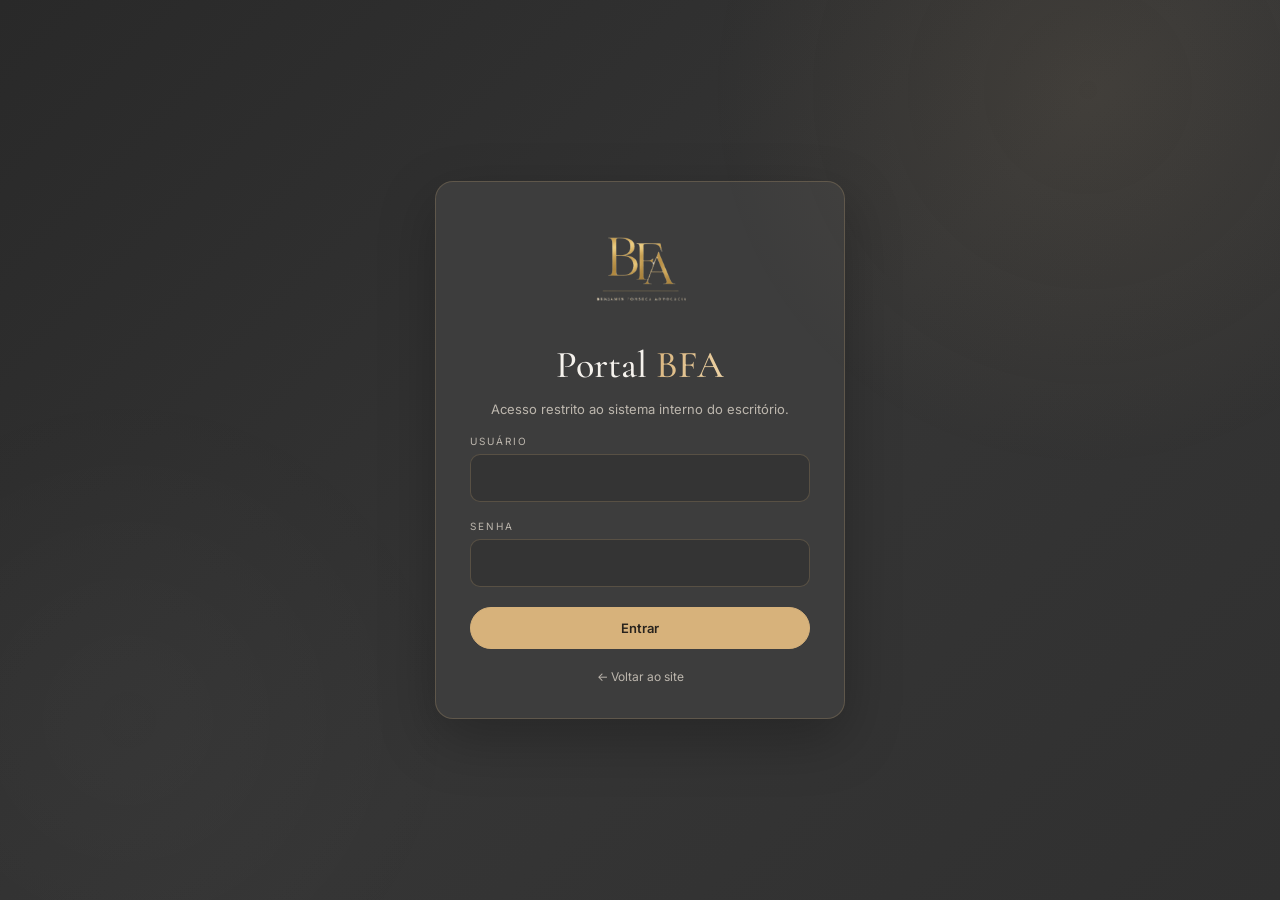
==== portal.html @ 69c8e761 "UPDATE" ====
<!doctype html>
<html lang="pt-BR">
<head>
<meta charset="utf-8">
<meta name="viewport" content="width=device-width,initial-scale=1">
<title>Portal BFA</title>
<link rel="icon" href="assets/favicon.png">
<link rel="stylesheet" href="styles.css">

<style>
/* O card de Agendamentos usa o mesmo comportamento visual dos demais cards. */
.management-grid .management-card {
    text-align: left;
    font: inherit;
    cursor: pointer;
}

/* ============================= */
/* DESTAQUE — TJPB               */
/* ============================= */

.tribunal.tjpb-featured {
    order: -999;
    border-color: rgba(212,175,55,.85);
    box-shadow: 0 0 0 1px rgba(212,175,55,.18), 0 10px 30px rgba(0,0,0,.18);
    position: relative;
}

.tribunal.tjpb-featured::before {
    content: 'PRINCIPAL';
    position: absolute;
    top: 10px;
    right: 12px;
    font-size: 9px;
    letter-spacing: .14em;
    font-weight: 700;
    color: #d4af37;
    opacity: .95;
}

.tribunal.tjpb-featured .sigla {
    color: #d4af37;
    font-weight: 800;
}

/* ============================= */
/* MODAL — AGENDAMENTOS          */
/* ============================= */

.agenda-modal {
    display: none;
    position: fixed;
    inset: 0;
    z-index: 9999;
    background: rgba(0,0,0,.78);
    backdrop-filter: blur(5px);
    align-items: center;
    justify-content: center;
    padding: 24px;
}

.agenda-modal.active {
    display: flex;
}

.agenda-modal-box {
    width: min(1100px, 96vw);
    height: min(760px, 92vh);
    background: #111;
    border: 1px solid rgba(212,175,55,.35);
    border-radius: 18px;
    box-shadow: 0 25px 80px rgba(0,0,0,.55);
    overflow: hidden;
    display: flex;
    flex-direction: column;
}

.agenda-modal-header {
    min-height: 68px;
    display: flex;
    align-items: center;
    justify-content: space-between;
    gap: 16px;
    padding: 14px 20px;
    border-bottom: 1px solid rgba(255,255,255,.08);
}

.agenda-modal-title {
    display: flex;
    align-items: center;
    gap: 12px;
}

.agenda-modal-title .agenda-icon {
    width: 42px;
    height: 42px;
    border-radius: 10px;
    display: grid;
    place-items: center;
    background: rgba(66,133,244,.12);
    color: #4285f4;
    font-size: 22px;
}

.agenda-modal-title h3 {
    margin: 0;
    font-size: 19px;
}

.agenda-modal-title p {
    margin: 3px 0 0;
    opacity: .65;
    font-size: 12px;
}

.agenda-close {
    border: 0;
    background: transparent;
    color: inherit;
    font-size: 30px;
    line-height: 1;
    cursor: pointer;
    opacity: .75;
    padding: 4px 8px;
}

.agenda-close:hover {
    opacity: 1;
}

.agenda-modal-content {
    flex: 1;
    min-height: 0;
    background: #fff;
}

.agenda-modal-content iframe {
    width: 100%;
    height: 100%;
    border: 0;
}

.agenda-modal-footer {
    padding: 10px 16px;
    display: flex;
    justify-content: flex-end;
    border-top: 1px solid rgba(255,255,255,.08);
    background: #111;
}

.agenda-open {
    display: inline-flex;
    align-items: center;
    gap: 7px;
    text-decoration: none;
    color: #111;
    background: #d4af37;
    padding: 9px 14px;
    border-radius: 8px;
    font-weight: 600;
    font-size: 13px;
}

@media (max-width: 700px) {
    .agenda-modal {
        padding: 10px;
    }

    .agenda-modal-box {
        width: 100%;
        height: 94vh;
        border-radius: 12px;
    }
}
</style>

</head>

<body>

<div id="login" class="login">
    <div class="panel login-box">
        <img src="assets/bfa-logo.png" alt="Benjamin Fonseca Advocacia">
        <h1>Portal <span class="text-gold">BFA</span></h1>
        <p>Acesso restrito ao sistema interno do escritório.</p>

        <form id="loginForm">
            <div class="field">
                <label>Usuário</label>
                <input id="user" autocomplete="username" required>
            </div>

            <div class="field">
                <label>Senha</label>
                <input id="pass" type="password" autocomplete="current-password" required>
            </div>

            <div id="loginError" class="login-error">
                Usuário ou senha inválidos.
            </div>

            <button class="btn primary" type="submit">
                Entrar
            </button>
        </form>

        <a class="back" href="index.html">← Voltar ao site</a>
    </div>
</div>


<div id="portal" class="portal-shell">

<header class="portal-header">
    <div class="container portal-top">

        <div class="portal-brand">
            <img src="assets/bfa-logo.png" alt="Benjamin Fonseca Advocacia">
        </div>

        <div>
            <div id="clock" class="clock"></div>

            <div class="portal-nav">
                <a href="index.html">Site</a>
                <button id="logout" class="logout">Sair</button>
            </div>
        </div>

    </div>
</header>


<main class="container portal-main">

<section class="portal-hero">
    <div class="eyebrow">Sistema do escritório</div>

    <h1>Sistema Benjamin Fonseca Advocacia</h1>

    <p>
        Acesse as ferramentas de gestão, produtividade e pesquisa de tribunais.
    </p>
</section>


<!-- ============================= -->
<!-- FERRAMENTAS DE GESTÃO -->
<!-- ============================= -->

<section class="section">

    <div class="section-head">

        <h2>
            Ferramentas
            <span class="text-gold">de gestão</span>
        </h2>

        <div class="section-sub">
            Sistemas e arquivos utilizados pelo escritório
        </div>

    </div>


    <div class="management-grid">


        <!-- GOOGLE AGENDA / AGENDAMENTOS -->
        <a
            class="management-card"
            href="#agendamentos"
            id="openAgenda">

            <img
                class="system-logo"
                src="https://cdn.simpleicons.org/googlecalendar"
                alt="Google Agenda">

            <div>
                <h3>Agendamentos</h3>
                <p>Google Agenda do escritório</p>
            </div>

        </a>




<!-- EXCEL -->
<a
    class="management-card"
    href="https://1drv.ms/x/c/93756953ee8dced2/IQAkStcqR552R51bCxHXMVUbAYtG5iJ_HNL_u6tC2IlXx70?e=N7SrSQ"
    target="_blank">

    <img
        class="system-logo"
        src="https://img.icons8.com/color/96/microsoft-excel-2019--v1.png"
        alt="Microsoft Excel">

    <div>
        <h3>Gestão de Movimentações</h3>
        <p>Planilha operacional do escritório</p>
    </div>

</a>

        
        

        <a
            class="management-card"
            href="https://trello.com/invite/b/674753f0cdec78a2918a9892/ATTI285c50447ba56c306487909a9721a64515A91D41/bfa-escritorio"
            target="_blank">

            <img
                class="system-logo"
                src="https://cdn.simpleicons.org/trello"
                alt="Trello">

            <div>
                <h3>Gestão de Demandas</h3>
                <p>Quadro operacional do escritório</p>
            </div>

        </a>


        <!-- GOOGLE DRIVE -->

        <a
            class="management-card"
            href="https://drive.google.com/drive/folders/1m3Hf25ZD8gR4H83LmfCGRsY1KVlo8OyO?usp=drive_link"
            target="_blank">

            <img
                class="system-logo"
                src="https://cdn.simpleicons.org/googledrive"
                alt="Google Drive">

            <div>
                <h3>Drive do Escritório</h3>
                <p>Documentos e arquivos gerais</p>
            </div>

        </a>


        <!-- DRIVE VALDELITO -->

        <a
            class="management-card"
            href="https://drive.google.com/drive/folders/1L8uz18mrpIVjkOzMv6C6_qCUhYtvR7qI?usp=drive_link"
            target="_blank">

            <img
                class="system-logo"
                src="https://cdn.simpleicons.org/googledrive"
                alt="Google Drive">

            <div>
                <h3>Drive Valdelito</h3>
                <p>Documentação específica</p>
            </div>

        </a>


        <!-- CONTRATOS -->

        <a
            class="management-card"
            href="https://drive.google.com/drive/folders/1Rdos-6yvR7OeaDCBEQgRbEMdGSjnVntN?usp=drive_link"
            target="_blank">

            <img
                class="system-logo"
                src="https://cdn.simpleicons.org/googledrive"
                alt="Google Drive">

            <div>
                <h3>Gestão de Contratos / Ações Imobiliárias</h3>
                <p>Drive Valdelito</p>
            </div>

        </a>

    </div>

</section>


<!-- ============================= -->
<!-- FERRAMENTAS DE PRODUTIVIDADE -->
<!-- ============================= -->

<section class="section">

    <div class="section-head">

        <h2>
            Ferramentas
            <span class="text-gold">de produtividade</span>
        </h2>

        <div class="section-sub">
            Inteligência artificial e ferramentas jurídicas
        </div>

    </div>


    <div class="productivity-grid">


        <a class="productivity-card"
           href="https://www.minutaia.com.br/login?callbackUrl=https%3A%2F%2Fminutaia.com.br%2Fhome"
           target="_blank">

            <img
                class="productivity-logo"
                src="https://www.google.com/s2/favicons?sz=128&domain=minutaia.com.br"
                alt="MinutaIA">

            <div class="productivity-info">
                <div class="productivity-title">MinutaIA</div>
                <div class="productivity-desc">
                    IA para documentos jurídicos
                </div>
            </div>

            <span class="arrow">↗</span>

        </a>


        <a class="productivity-card"
           href="https://ia.jusbrasil.com.br/conversa"
           target="_blank">

            <img
                class="productivity-logo"
                src="https://www.google.com/s2/favicons?sz=128&domain=ia.jusbrasil.com.br"
                alt="Jus IA">

            <div class="productivity-info">
                <div class="productivity-title">Jus IA</div>
                <div class="productivity-desc">
                    Pesquisa jurídica e IA
                </div>
            </div>

            <span class="arrow">↗</span>

        </a>


        <a class="productivity-card"
           href="https://juridico.ai/"
           target="_blank">

            <img
                class="productivity-logo"
                src="https://www.google.com/s2/favicons?sz=128&domain=juridico.ai"
                alt="Jurídico AI">

            <div class="productivity-info">
                <div class="productivity-title">Jurídico AI</div>
                <div class="productivity-desc">
                    IA para produção de peças
                </div>
            </div>

            <span class="arrow">↗</span>

        </a>


        <a class="productivity-card"
           href="https://juno.ia.br/"
           target="_blank">

            <img
                class="productivity-logo"
                src="https://www.google.com/s2/favicons?sz=128&domain=juno.ia.br"
                alt="Juno">

            <div class="productivity-info">
                <div class="productivity-title">Juno</div>
                <div class="productivity-desc">
                    IA para profissionais do Direito
                </div>
            </div>

            <span class="arrow">↗</span>

        </a>


        <a class="productivity-card"
           href="https://chatgpt.com/"
           target="_blank">

            <img
                class="productivity-logo"
                src="https://cdn.simpleicons.org/openai"
                alt="ChatGPT">

            <div class="productivity-info">
                <div class="productivity-title">ChatGPT</div>
                <div class="productivity-desc">
                    Assistente de inteligência artificial
                </div>
            </div>

            <span class="arrow">↗</span>

        </a>


        <a class="productivity-card"
           href="https://gemini.google.com/"
           target="_blank">

            <img
                class="productivity-logo"
                src="https://cdn.simpleicons.org/googlegemini"
                alt="Google Gemini">

            <div class="productivity-info">
                <div class="productivity-title">Google Gemini</div>
                <div class="productivity-desc">
                    Assistente de IA do Google
                </div>
            </div>

            <span class="arrow">↗</span>

        </a>


        <a class="productivity-card"
           href="https://claude.ai/"
           target="_blank">

            <img
                class="productivity-logo"
                src="https://cdn.simpleicons.org/claude"
                alt="Claude">

            <div class="productivity-info">
                <div class="productivity-title">Claude</div>
                <div class="productivity-desc">
                    IA para análise e documentos
                </div>
            </div>

            <span class="arrow">↗</span>

        </a>


        <a class="productivity-card"
           href="https://manus.im/app"
           target="_blank">

            <img
                class="productivity-logo"
                src="https://www.google.com/s2/favicons?sz=128&domain=manus.im"
                alt="Manus">

            <div class="productivity-info">
                <div class="productivity-title">Manus</div>
                <div class="productivity-desc">
                    Agente de inteligência artificial
                </div>
            </div>

            <span class="arrow">↗</span>

        </a>

    </div>

</section>


<!-- ============================= -->
<!-- BUSCA DE TRIBUNAIS -->
<!-- ============================= -->

<section class="search-section">

    <h2>Buscar tribunais</h2>

    <div class="search-wrap">

        <span class="search-icon">⌕</span>

        <input
            id="search"
            class="search"
            type="search"
            placeholder="Pesquisar tribunal, sigla ou categoria...">

    </div>

</section>


<section class="section">

    <div class="section-head">

        <h2>
            Tribunais
            <span class="text-gold">do Brasil</span>
        </h2>

        <div id="count" class="section-sub"></div>

    </div>

    <div id="filters" class="tribunal-toolbar"></div>

    <div id="tribunals" class="tribunal-grid"></div>

    <div id="empty" class="empty">
        Nenhum tribunal encontrado.
    </div>

</section>

</main>


<footer>
    <div class="container">
        Sistema interno • Benjamin Fonseca Advocacia
    </div>
</footer>

</div>


<script src="tribunais.js"></script>

<script>

const KEY='bfa_github_auth';

const USERS = {
    Alexandre: 'Alexandremagno123!',
    Daniel: 'Danielfonseca123!',
    Benjamin: 'Benjaminamaral123!',
    Maryana: 'Maryana123!',
    Adriana: 'Adrianabianchi0483'
};

const login=document.getElementById('login');
const portal=document.getElementById('portal');
const form=document.getElementById('loginForm');
const error=document.getElementById('loginError');


function showPortal(){

    login.style.display='none';

    portal.classList.add('active');

    initTribunals();

}


function showLogin(){

    login.style.display='flex';

    portal.classList.remove('active');

}


if(sessionStorage.getItem(KEY)==='1')
    showPortal();


form.addEventListener('submit',e=>{

    e.preventDefault();

    const username = document.getElementById('user').value.trim();
    const password = document.getElementById('pass').value;

    if(
        Object.prototype.hasOwnProperty.call(USERS, username) &&
        USERS[username] === password
    ){

        sessionStorage.setItem(KEY,'1');

        error.style.display='none';

        showPortal();

    }else{

        error.style.display='block';

    }

});


document.getElementById('logout').onclick=()=>{

    sessionStorage.removeItem(KEY);

    location.reload();

};


function updateClock(){

    const n=new Date();

    document.getElementById('clock').innerHTML=

        n.toLocaleDateString(
            'pt-BR',
            {
                weekday:'long',
                day:'2-digit',
                month:'long',
                year:'numeric'
            }
        )

        +

        '<br><span class="gold">'+

        n.toLocaleTimeString(
            'pt-BR',
            {
                hour:'2-digit',
                minute:'2-digit'
            }
        )

        +

        '</span>';

}


setInterval(updateClock,1000);

updateClock();


function initTribunals(){

    const all=

        Object.entries(tribunais)

        .flatMap(
            ([categoria,itens])=>
                itens.map(
                    ([sigla,nome,url])=>
                        ({
                            categoria,
                            sigla,
                            nome,
                            url
                        })
                )
        );


    const filters=document.getElementById('filters');
    const grid=document.getElementById('tribunals');
    const search=document.getElementById('search');
    const count=document.getElementById('count');
    const empty=document.getElementById('empty');


    let cat='Todos';

    const cats=[
        'Todos',
        ...Object.keys(tribunais)
    ];


    filters.innerHTML=

        cats.map(
            x=>
                '<button class="filter '+

                (x==='Todos'?'active':'')+

                '" data-cat="'+

                x+

                '">'+

                x+

                '</button>'
        ).join('');


    filters.querySelectorAll('button')
        .forEach(
            b=>

                b.onclick=()=>{

                    cat=b.dataset.cat;

                    filters
                        .querySelectorAll('button')
                        .forEach(
                            x=>
                                x.classList.remove('active')
                        );

                    b.classList.add('active');

                    render();

                }
        );


    search.oninput=render;


    function render(){

        const q=
            search.value
            .trim()
            .toLowerCase();


        const list=

            all.filter(

                x=>
                    (cat==='Todos'||x.categoria===cat)

                    &&

                    (
                        x.sigla+
                        ' '+
                        x.nome+
                        ' '+
                        x.categoria
                    )
                    .toLowerCase()
                    .includes(q)

            );


        // TJPB fica sempre no topo da lista.
        const orderedList = [...list].sort((a, b) => {
            const aTJPB = a.sigla === 'TJPB';
            const bTJPB = b.sigla === 'TJPB';
            return Number(bTJPB) - Number(aTJPB);
        });

        grid.innerHTML=

            orderedList.map(

                x=>

                    '<a class="tribunal '+
                    (x.sigla === 'TJPB' ? 'tjpb-featured' : '')+
                    '" href="'+
                    x.url+
                    '" target="_blank" rel="noopener">'+

                    '<span class="sigla">'+
                    x.sigla+
                    '</span>'+

                    '<span class="nome">'+
                    x.nome+
                    '</span>'+

                    '<span class="arrow">↗</span>'+

                    '</a>'

            ).join('');


        count.textContent=

            list.length+

            ' acesso'+
            (list.length===1?'':'s');


        empty.style.display=
            list.length?'none':'block';

    }


    render();

}


// =============================
// MODAL — AGENDAMENTOS
// =============================

const agendaModal = document.getElementById('agendaModal');
const openAgenda = document.getElementById('openAgenda');
const closeAgenda = document.getElementById('closeAgenda');

function showAgendaModal(){
    agendaModal.classList.add('active');
    agendaModal.setAttribute('aria-hidden', 'false');
    document.body.style.overflow = 'hidden';
}

function hideAgendaModal(){
    agendaModal.classList.remove('active');
    agendaModal.setAttribute('aria-hidden', 'true');
    document.body.style.overflow = '';
}

if(openAgenda){
    openAgenda.addEventListener('click', e => {
        e.preventDefault();
        showAgendaModal();
    });
}

if(closeAgenda){
    closeAgenda.addEventListener('click', hideAgendaModal);
}

if(agendaModal){
    agendaModal.addEventListener('click', e => {
        if(e.target === agendaModal){
            hideAgendaModal();
        }
    });
}

document.addEventListener('keydown', e => {
    if(e.key === 'Escape' && agendaModal.classList.contains('active')){
        hideAgendaModal();
    }
});

</script>

</body>
</html>
---- styles.css ----
@import url('https://fonts.googleapis.com/css2?family=Cormorant+Garamond:wght@400;500;600&family=Inter:wght@400;500;600;700&display=swap');
:root{--bg:#292929;--bg2:#353535;--panel:#3d3d3d;--panel2:#444;--gold:#d7b27b;--gold2:#efd5a8;--text:#f5f2ed;--muted:#bdb7ae;--border:rgba(215,178,123,.22);--shadow:0 20px 55px rgba(0,0,0,.25);--radius:18px}
*{box-sizing:border-box}html{scroll-behavior:smooth}body{margin:0;background:linear-gradient(135deg,var(--bg),var(--bg2) 55%,#303030);background-attachment:fixed;color:var(--text);font-family:Inter,Arial,sans-serif;min-height:100vh}body:before{content:"";position:fixed;inset:0;pointer-events:none;background:radial-gradient(circle at 85% 10%,rgba(215,178,123,.08),transparent 28%),radial-gradient(circle at 10% 80%,rgba(255,255,255,.025),transparent 25%)}a{color:inherit;text-decoration:none}.container{width:min(1180px,calc(100% - 32px));margin:auto}h1,h2,h3{font-family:"Cormorant Garamond",Georgia,serif;font-weight:500}button,input{font:inherit}
.gold{color:var(--gold)}.text-gold{background:linear-gradient(120deg,var(--gold),var(--gold2));-webkit-background-clip:text;background-clip:text;color:transparent}.panel{background:var(--panel);border:1px solid var(--border);border-radius:var(--radius);box-shadow:var(--shadow)}
/* landing */
.site-header{border-bottom:1px solid var(--border);padding:22px 0}.nav{display:flex;align-items:center;justify-content:space-between;gap:20px}.brand{display:flex;align-items:center;gap:16px}.brand img{width:190px;max-width:42vw}.brand-copy{border-left:1px solid var(--border);padding-left:16px}.brand-copy small{display:block;color:var(--gold);letter-spacing:2px;text-transform:uppercase;font-size:10px;margin-bottom:5px}.brand-copy strong{font:500 19px Georgia,serif}.navlinks{display:flex;gap:18px;font-size:13px;color:var(--muted)}.navlinks a:hover{color:var(--gold)}.hero{padding:72px 0 60px}.eyebrow{color:var(--gold);font-size:12px;text-transform:uppercase;letter-spacing:3px;font-weight:700}.hero h1{font-size:clamp(42px,6vw,72px);line-height:1;margin:12px 0 18px;max-width:850px}.hero p{max-width:740px;color:var(--muted);line-height:1.8;font-size:15px}.actions{display:flex;flex-wrap:wrap;gap:12px;margin-top:28px}.btn{display:inline-block;padding:12px 20px;border-radius:999px;border:1px solid var(--border);font-size:13px;font-weight:600}.btn.primary{background:var(--gold);color:#28231d;border-color:var(--gold)}.btn:hover{transform:translateY(-1px)}section.public-section{border-top:1px solid var(--border);padding:64px 0}.two-col{display:grid;grid-template-columns:.85fr 1.15fr;gap:50px}.section-title{font-size:40px;margin:0}.copy{color:var(--muted);font-size:15px;line-height:1.8}.cards{display:grid;grid-template-columns:repeat(3,1fr);gap:16px;margin-top:28px}.card{padding:24px;background:linear-gradient(145deg,rgba(255,255,255,.065),rgba(255,255,255,.025));border:1px solid var(--border);border-radius:var(--radius);transition:.2s}.card:hover{transform:translateY(-3px);border-color:rgba(215,178,123,.55)}.card h3{font-size:24px;margin:0 0 8px}.card p{margin:0;color:var(--muted);font-size:13px;line-height:1.6}.team{display:grid;grid-template-columns:repeat(3,1fr);gap:16px;margin-top:28px}.role{color:var(--gold);font-size:11px;text-transform:uppercase;letter-spacing:2px;font-weight:700}.contact{display:grid;grid-template-columns:1fr 1fr;gap:30px;padding:36px}.contact address{font-style:normal;color:var(--muted);line-height:1.9;font-size:14px}.contact a{color:var(--gold)}footer{border-top:1px solid var(--border);padding:34px 0;text-align:center;color:var(--muted);font-size:11px;line-height:1.7}
/* portal */
.portal-shell{display:none}.portal-shell.active{display:block}.login{min-height:100vh;display:flex;align-items:center;justify-content:center;padding:24px}.login-box{width:min(410px,100%);padding:34px}.login-box img{display:block;width:190px;max-width:75%;margin:0 auto}.login-box h1{text-align:center;font-size:38px;margin:20px 0 4px}.login-box p{text-align:center;color:var(--muted);font-size:13px}.field{margin-top:18px}.field label{display:block;color:var(--muted);font-size:10px;text-transform:uppercase;letter-spacing:2px;margin-bottom:7px}.field input{width:100%;padding:13px 14px;border:1px solid var(--border);border-radius:10px;background:#343434;color:var(--text);outline:0}.field input:focus{border-color:var(--gold)}.login-error{display:none;color:#e8a39a;font-size:12px;margin-top:12px}.login-box .btn{width:100%;margin-top:20px;cursor:pointer}.back{display:block;text-align:center;margin-top:20px;color:var(--muted);font-size:12px}
.portal-header{padding:24px 0 10px}.portal-top{display:flex;align-items:center;justify-content:space-between;gap:20px}.portal-brand{display:flex;align-items:center;gap:16px}.portal-brand img{width:190px;max-width:42vw}.clock{text-align:right;color:var(--muted);font-size:11px;line-height:1.6}.portal-main{padding-bottom:50px}.eyebrow{font-size:11px}.portal-hero{padding:44px 0 34px}.portal-hero h1{font-size:clamp(38px,5vw,60px);margin:10px 0}.portal-hero p{color:var(--muted);font-size:14px}.section{margin:0 0 44px}.section-head{display:flex;align-items:end;justify-content:space-between;gap:20px;margin-bottom:15px}.section-head h2{font-size:30px;margin:0}.section-sub{font-size:11px;color:var(--muted)}.management-grid,.productivity-grid{display:grid;grid-template-columns:repeat(3,1fr);gap:14px}.powerbi-panel{grid-column:1/-1;border:1px solid var(--border);border-radius:var(--radius);overflow:hidden;background:rgba(255,255,255,.03);box-shadow:var(--shadow)}.powerbi-panel iframe{display:block;width:100%;height:clamp(400px,47vw,650px);border:0}.management-card{min-height:145px;padding:20px;display:flex;flex-direction:column;justify-content:space-between;gap:20px;background:linear-gradient(145deg,rgba(255,255,255,.065),rgba(255,255,255,.025));border:1px solid var(--border);border-radius:var(--radius);transition:.2s}.management-card:hover,.productivity-card:hover{transform:translateY(-3px);border-color:rgba(215,178,123,.55)}.system-logo,.productivity-logo{width:40px;height:40px;object-fit:contain;background:#fff;border-radius:9px;padding:6px}.management-card h3{font:700 15px Inter,Arial,sans-serif;margin:0 0 5px}.management-card p{margin:0;color:var(--muted);font-size:12px;line-height:1.45}.productivity-card{display:flex;align-items:center;gap:14px;min-height:88px;padding:17px;background:var(--panel);border:1px solid var(--border);border-radius:16px;transition:.2s}.productivity-logo{width:44px;height:44px;border-radius:12px}.productivity-info{flex:1}.productivity-title{font-size:13px;font-weight:700;margin-bottom:4px}.productivity-desc{font-size:11px;color:var(--muted);line-height:1.35}.arrow{color:var(--gold);font-size:18px}.search-section{margin:8px 0 18px}.search-section h2{font-size:25px;margin:0 0 12px}.search-wrap{position:relative}.search{width:100%;padding:15px 20px 15px 46px;background:rgba(255,255,255,.055);border:1px solid var(--border);border-radius:14px;color:var(--text);outline:0}.search:focus{border-color:var(--gold);box-shadow:0 0 0 3px rgba(215,178,123,.1)}.search-icon{position:absolute;left:17px;top:50%;transform:translateY(-50%);color:var(--gold);font-size:18px}.tribunal-toolbar{display:flex;gap:8px;flex-wrap:wrap;margin-bottom:14px}.filter{border:1px solid var(--border);background:transparent;color:var(--muted);border-radius:999px;padding:7px 12px;font-size:11px;cursor:pointer}.filter.active,.filter:hover{background:var(--gold);border-color:var(--gold);color:#28231d}.tribunal-grid{display:grid;grid-template-columns:repeat(3,1fr);gap:10px}.tribunal{position:relative;padding:14px 38px 14px 15px;border:1px solid var(--border);border-radius:12px;background:rgba(255,255,255,.035);transition:.2s}.tribunal:hover{background:rgba(255,255,255,.07);border-color:rgba(215,178,123,.5);transform:translateY(-2px)}.sigla{display:block;color:var(--gold);font-weight:700;font-size:12px;margin-bottom:4px}.nome{display:block;color:var(--muted);font-size:11px;line-height:1.4}.tribunal .arrow{position:absolute;right:13px;top:14px}.empty{display:none;text-align:center;color:var(--muted);padding:35px}.logout{border:1px solid var(--border);background:transparent;color:var(--text);border-radius:999px;padding:7px 13px;font-size:11px;cursor:pointer}.portal-nav{display:flex;gap:10px;align-items:center}.portal-nav a{color:var(--muted);font-size:11px}.portal-nav a:hover{color:var(--gold)}
@media(max-width:900px){.cards,.team,.management-grid,.productivity-grid,.tribunal-grid{grid-template-columns:repeat(2,1fr)}.two-col,.contact{grid-template-columns:1fr}.navlinks{display:none}}
@media(max-width:600px){.container{width:min(100% - 22px,1180px)}.brand-copy{display:none}.brand img,.portal-brand img{width:165px}.hero{padding:52px 0 45px}.hero h1{font-size:46px}.cards,.team,.management-grid,.productivity-grid,.tribunal-grid{grid-template-columns:1fr}.section-head{display:block}.section-sub{margin-top:5px}.contact{padding:24px}.powerbi-panel iframe{height:500px}.portal-header{padding-top:16px}.portal-top{align-items:flex-start}.clock{display:none}}
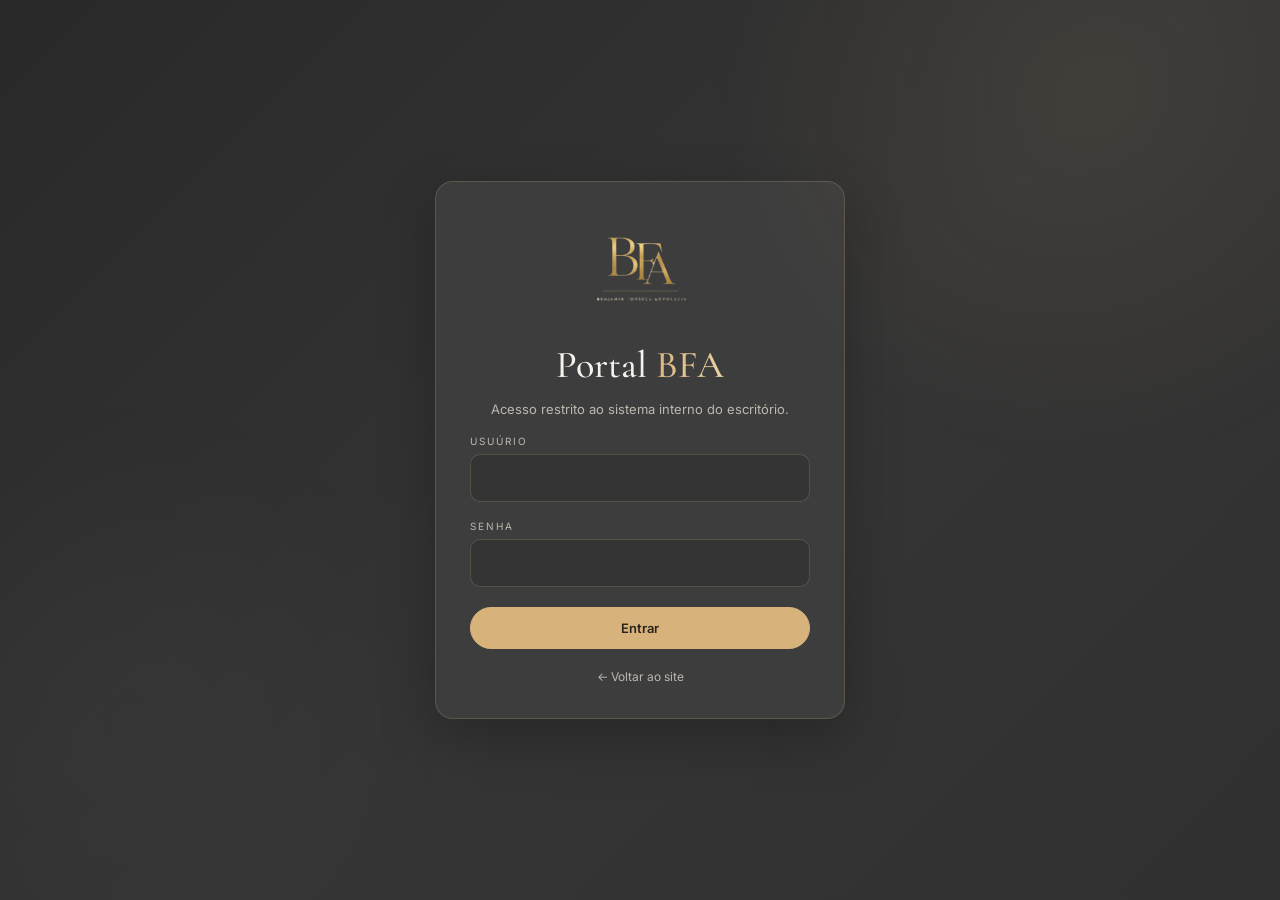
==== commit 22985e7a: "INCLUDING PERPLEIXTY" ====
--- a/portal.html
+++ b/portal.html
@@ -186,7 +186,7 @@
 
         <form id="loginForm">
             <div class="field">
-                <label>Usuário</label>
+                <label>Usu&#250;rio</label>
                 <input id="user" autocomplete="username" required>
             </div>
 
@@ -196,7 +196,7 @@
             </div>
 
             <div id="loginError" class="login-error">
-                Usuário ou senha inválidos.
+                Usu&#225;rio ou senha inv&#225;lidos.
             </div>
 
             <button class="btn primary" type="submit">
@@ -204,7 +204,7 @@
             </button>
         </form>
 
-        <a class="back" href="index.html">← Voltar ao site</a>
+        <a class="back" href="index.html">&#8592; Voltar ao site</a>
     </div>
 </div>
 
@@ -234,18 +234,18 @@
 <main class="container portal-main">
 
 <section class="portal-hero">
-    <div class="eyebrow">Sistema do escritório</div>
+    <div class="eyebrow">Sistema do escrit&#243;rio</div>
 
     <h1>Sistema Benjamin Fonseca Advocacia</h1>
 
     <p>
-        Acesse as ferramentas de gestão, produtividade e pesquisa de tribunais.
+        Acesse as ferramentas de gest&#227;o, produtividade e pesquisa de tribunais.
     </p>
 </section>
 
 
 <!-- ============================= -->
-<!-- FERRAMENTAS DE GESTÃO -->
+<!-- FERRAMENTAS DE GEST&#227;O -->
 <!-- ============================= -->
 
 <section class="section">
@@ -254,11 +254,11 @@
 
         <h2>
             Ferramentas
-            <span class="text-gold">de gestão</span>
+            <span class="text-gold">de gest&#227;o</span>
         </h2>
 
         <div class="section-sub">
-            Sistemas e arquivos utilizados pelo escritório
+            Sistemas e arquivos utilizados pelo escrit&#243;rio
         </div>
 
     </div>
@@ -280,7 +280,7 @@
 
             <div>
                 <h3>Agendamentos</h3>
-                <p>Google Agenda do escritório</p>
+                <p>Google Agenda do escrit&#243;rio</p>
             </div>
 
         </a>
@@ -300,14 +300,14 @@
         alt="Microsoft Excel">
 
     <div>
-        <h3>Gestão de Movimentações</h3>
-        <p>Planilha operacional do escritório</p>
+        <h3>Gest&#227;o de Movimenta&#231;&#245;es</h3>
+        <p>Planilha operacional do escrit&#243;rio</p>
     </div>
 
 </a>
 
-        
-        
+
+
 
         <a
             class="management-card"
@@ -320,8 +320,8 @@
                 alt="Trello">
 
             <div>
-                <h3>Gestão de Demandas</h3>
-                <p>Quadro operacional do escritório</p>
+                <h3>Gest&#227;o de Demandas</h3>
+                <p>Quadro operacional do escrit&#243;rio</p>
             </div>
 
         </a>
@@ -340,7 +340,7 @@
                 alt="Google Drive">
 
             <div>
-                <h3>Drive do Escritório</h3>
+                <h3>Drive do Escrit&#243;rio</h3>
                 <p>Documentos e arquivos gerais</p>
             </div>
 
@@ -361,7 +361,7 @@
 
             <div>
                 <h3>Drive Valdelito</h3>
-                <p>Documentação específica</p>
+                <p>Documenta&#231;&#227;o espec&#237;fica</p>
             </div>
 
         </a>
@@ -380,7 +380,7 @@
                 alt="Google Drive">
 
             <div>
-                <h3>Gestão de Contratos / Ações Imobiliárias</h3>
+                <h3>Gest&#227;o de Contratos / A&#231;&#245;es Imobili&#225;rias</h3>
                 <p>Drive Valdelito</p>
             </div>
 
@@ -405,13 +405,34 @@
         </h2>
 
         <div class="section-sub">
-            Inteligência artificial e ferramentas jurídicas
+            Intelig&#234;ncia artificial e ferramentas jur&#237;dicas
         </div>
 
     </div>
 
 
     <div class="productivity-grid">
+
+
+        <a class="productivity-card"
+           href="https://www.perplexity.ai/"
+           target="_blank">
+
+            <img
+                class="productivity-logo"
+                src="https://cdn.simpleicons.org/perplexity"
+                alt="Perplexity">
+
+            <div class="productivity-info">
+                <div class="productivity-title">Perplexity</div>
+                <div class="productivity-desc">
+                    IA para pesquisa e respostas
+                </div>
+            </div>
+
+            <span class="arrow">&#8599;</span>
+
+        </a>
 
 
         <a class="productivity-card"
@@ -426,11 +447,11 @@
             <div class="productivity-info">
                 <div class="productivity-title">MinutaIA</div>
                 <div class="productivity-desc">
-                    IA para documentos jurídicos
+                    IA para documentos jur&#237;dicos
                 </div>
             </div>
 
-            <span class="arrow">↗</span>
+            <span class="arrow">&#8599;</span>
 
         </a>
 
@@ -447,11 +468,11 @@
             <div class="productivity-info">
                 <div class="productivity-title">Jus IA</div>
                 <div class="productivity-desc">
-                    Pesquisa jurídica e IA
+                    Pesquisa jur&#237;dica e IA
                 </div>
             </div>
 
-            <span class="arrow">↗</span>
+            <span class="arrow">&#8599;</span>
 
         </a>
 
@@ -463,16 +484,16 @@
             <img
                 class="productivity-logo"
                 src="https://www.google.com/s2/favicons?sz=128&domain=juridico.ai"
-                alt="Jurídico AI">
+                alt="Jur&#237;dico AI">
 
             <div class="productivity-info">
-                <div class="productivity-title">Jurídico AI</div>
+                <div class="productivity-title">Jur&#237;dico AI</div>
                 <div class="productivity-desc">
-                    IA para produção de peças
+                    IA para produ&#231;&#227;o de pe&#231;as
                 </div>
             </div>
 
-            <span class="arrow">↗</span>
+            <span class="arrow">&#8599;</span>
 
         </a>
 
@@ -493,7 +514,7 @@
                 </div>
             </div>
 
-            <span class="arrow">↗</span>
+            <span class="arrow">&#8599;</span>
 
         </a>
 
@@ -510,11 +531,11 @@
             <div class="productivity-info">
                 <div class="productivity-title">ChatGPT</div>
                 <div class="productivity-desc">
-                    Assistente de inteligência artificial
+                    Assistente de intelig&#234;ncia artificial
                 </div>
             </div>
 
-            <span class="arrow">↗</span>
+            <span class="arrow">&#8599;</span>
 
         </a>
 
@@ -535,7 +556,7 @@
                 </div>
             </div>
 
-            <span class="arrow">↗</span>
+            <span class="arrow">&#8599;</span>
 
         </a>
 
@@ -552,11 +573,11 @@
             <div class="productivity-info">
                 <div class="productivity-title">Claude</div>
                 <div class="productivity-desc">
-                    IA para análise e documentos
+                    IA para an&#225;lise e documentos
                 </div>
             </div>
 
-            <span class="arrow">↗</span>
+            <span class="arrow">&#8599;</span>
 
         </a>
 
@@ -573,11 +594,11 @@
             <div class="productivity-info">
                 <div class="productivity-title">Manus</div>
                 <div class="productivity-desc">
-                    Agente de inteligência artificial
+                    Agente de intelig&#234;ncia artificial
                 </div>
             </div>
 
-            <span class="arrow">↗</span>
+            <span class="arrow">&#8599;</span>
 
         </a>
 
@@ -596,7 +617,7 @@
 
     <div class="search-wrap">
 
-        <span class="search-icon">⌕</span>
+        <span class="search-icon">&#8992;</span>
 
         <input
             id="search"
@@ -902,7 +923,7 @@
                     x.nome+
                     '</span>'+
 
-                    '<span class="arrow">↗</span>'+
+                    '<span class="arrow">&#8599;</span>'+
 
                     '</a>'
 
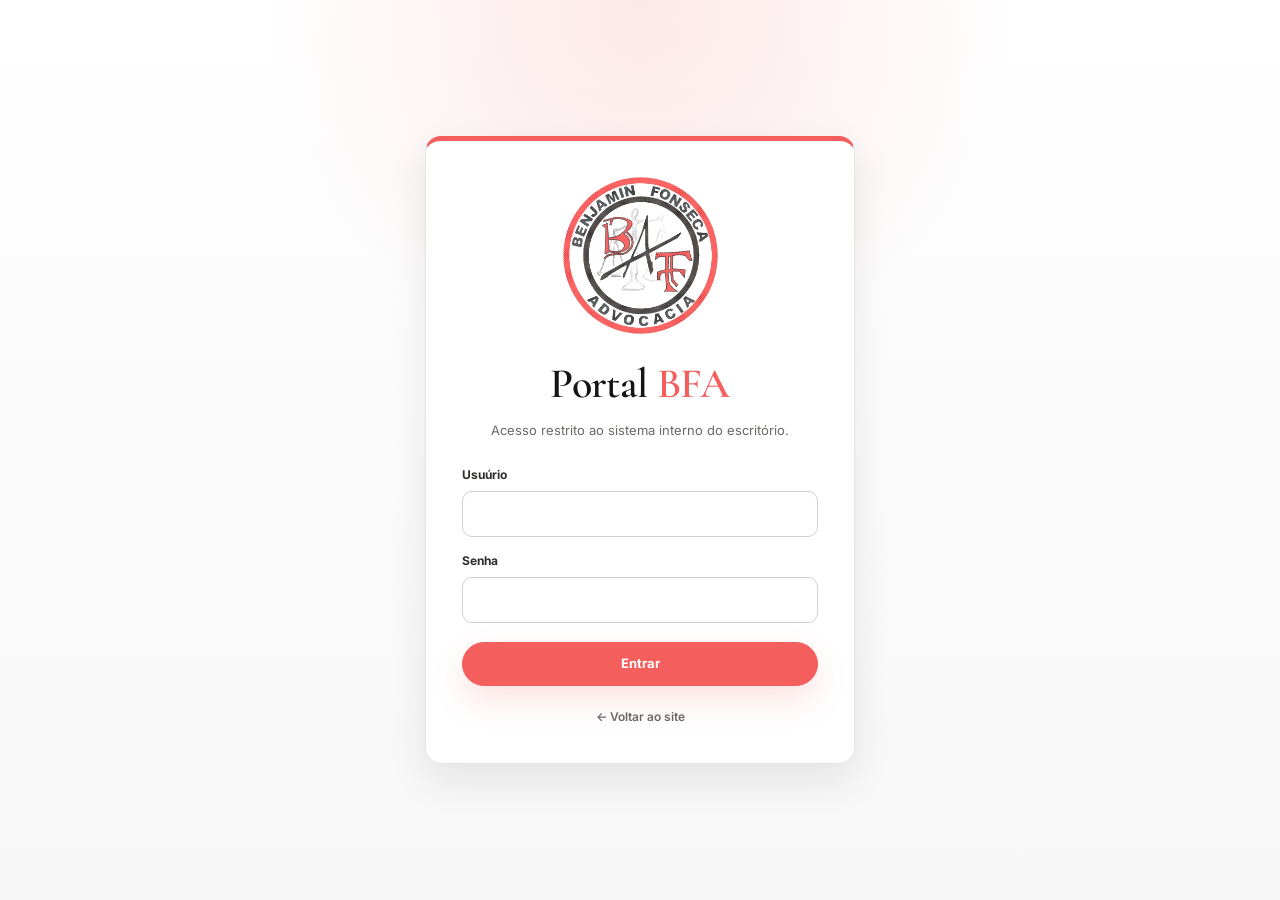
==== commit a7e28ef9: "Update portal.html" ====
--- a/portal.html
+++ b/portal.html
@@ -7,173 +7,6 @@
 <link rel="icon" href="assets/favicon.png">
 <link rel="stylesheet" href="styles.css">
 
-<style>
-/* O card de Agendamentos usa o mesmo comportamento visual dos demais cards. */
-.management-grid .management-card {
-    text-align: left;
-    font: inherit;
-    cursor: pointer;
-}
-
-/* ============================= */
-/* DESTAQUE — TJPB               */
-/* ============================= */
-
-.tribunal.tjpb-featured {
-    order: -999;
-    border-color: rgba(212,175,55,.85);
-    box-shadow: 0 0 0 1px rgba(212,175,55,.18), 0 10px 30px rgba(0,0,0,.18);
-    position: relative;
-}
-
-.tribunal.tjpb-featured::before {
-    content: 'PRINCIPAL';
-    position: absolute;
-    top: 10px;
-    right: 12px;
-    font-size: 9px;
-    letter-spacing: .14em;
-    font-weight: 700;
-    color: #d4af37;
-    opacity: .95;
-}
-
-.tribunal.tjpb-featured .sigla {
-    color: #d4af37;
-    font-weight: 800;
-}
-
-/* ============================= */
-/* MODAL — AGENDAMENTOS          */
-/* ============================= */
-
-.agenda-modal {
-    display: none;
-    position: fixed;
-    inset: 0;
-    z-index: 9999;
-    background: rgba(0,0,0,.78);
-    backdrop-filter: blur(5px);
-    align-items: center;
-    justify-content: center;
-    padding: 24px;
-}
-
-.agenda-modal.active {
-    display: flex;
-}
-
-.agenda-modal-box {
-    width: min(1100px, 96vw);
-    height: min(760px, 92vh);
-    background: #111;
-    border: 1px solid rgba(212,175,55,.35);
-    border-radius: 18px;
-    box-shadow: 0 25px 80px rgba(0,0,0,.55);
-    overflow: hidden;
-    display: flex;
-    flex-direction: column;
-}
-
-.agenda-modal-header {
-    min-height: 68px;
-    display: flex;
-    align-items: center;
-    justify-content: space-between;
-    gap: 16px;
-    padding: 14px 20px;
-    border-bottom: 1px solid rgba(255,255,255,.08);
-}
-
-.agenda-modal-title {
-    display: flex;
-    align-items: center;
-    gap: 12px;
-}
-
-.agenda-modal-title .agenda-icon {
-    width: 42px;
-    height: 42px;
-    border-radius: 10px;
-    display: grid;
-    place-items: center;
-    background: rgba(66,133,244,.12);
-    color: #4285f4;
-    font-size: 22px;
-}
-
-.agenda-modal-title h3 {
-    margin: 0;
-    font-size: 19px;
-}
-
-.agenda-modal-title p {
-    margin: 3px 0 0;
-    opacity: .65;
-    font-size: 12px;
-}
-
-.agenda-close {
-    border: 0;
-    background: transparent;
-    color: inherit;
-    font-size: 30px;
-    line-height: 1;
-    cursor: pointer;
-    opacity: .75;
-    padding: 4px 8px;
-}
-
-.agenda-close:hover {
-    opacity: 1;
-}
-
-.agenda-modal-content {
-    flex: 1;
-    min-height: 0;
-    background: #fff;
-}
-
-.agenda-modal-content iframe {
-    width: 100%;
-    height: 100%;
-    border: 0;
-}
-
-.agenda-modal-footer {
-    padding: 10px 16px;
-    display: flex;
-    justify-content: flex-end;
-    border-top: 1px solid rgba(255,255,255,.08);
-    background: #111;
-}
-
-.agenda-open {
-    display: inline-flex;
-    align-items: center;
-    gap: 7px;
-    text-decoration: none;
-    color: #111;
-    background: #d4af37;
-    padding: 9px 14px;
-    border-radius: 8px;
-    font-weight: 600;
-    font-size: 13px;
-}
-
-@media (max-width: 700px) {
-    .agenda-modal {
-        padding: 10px;
-    }
-
-    .agenda-modal-box {
-        width: 100%;
-        height: 94vh;
-        border-radius: 12px;
-    }
-}
-</style>
-
 </head>
 
 <body>
@@ -267,23 +100,24 @@
     <div class="management-grid">
 
 
-        <!-- GOOGLE AGENDA / AGENDAMENTOS -->
-        <a
-            class="management-card"
-            href="#agendamentos"
-            id="openAgenda">
-
-            <img
-                class="system-logo"
-                src="https://cdn.simpleicons.org/googlecalendar"
-                alt="Google Agenda">
-
-            <div>
-                <h3>Agendamentos</h3>
-                <p>Google Agenda do escrit&#243;rio</p>
-            </div>
-
-        </a>
+ <!-- GOOGLE AGENDA / AGENDAMENTOS -->
+<a
+    class="management-card"
+    href="https://calendar.google.com/"
+    target="_blank"
+    rel="noopener">
+
+    <img
+        class="system-logo"
+        src="https://cdn.simpleicons.org/googlecalendar"
+        alt="Google Agenda">
+
+    <div>
+        <h3>Agendamentos</h3>
+        <p>Google Agenda do escritório</p>
+    </div>
+
+</a>
 
 
 
@@ -674,9 +508,10 @@
 const USERS = {
     Alexandre: 'Alexandremagno123!',
     Daniel: 'Danielfonseca123!',
-    Benjamin: 'Benjaminamaral123!',
+    Benjaminamaral: 'Benjaminamaral123!',
     Maryana: 'Maryana123!',
-    Adriana: 'Adrianabianchi0483'
+    Adriana: 'Adrianabianchi0483',
+    Benjamin: 'Benjamin8945'
 };
 
 const login=document.getElementById('login');
@@ -949,50 +784,7 @@
 }
 
 
-// =============================
-// MODAL — AGENDAMENTOS
-// =============================
-
-const agendaModal = document.getElementById('agendaModal');
-const openAgenda = document.getElementById('openAgenda');
-const closeAgenda = document.getElementById('closeAgenda');
-
-function showAgendaModal(){
-    agendaModal.classList.add('active');
-    agendaModal.setAttribute('aria-hidden', 'false');
-    document.body.style.overflow = 'hidden';
-}
-
-function hideAgendaModal(){
-    agendaModal.classList.remove('active');
-    agendaModal.setAttribute('aria-hidden', 'true');
-    document.body.style.overflow = '';
-}
-
-if(openAgenda){
-    openAgenda.addEventListener('click', e => {
-        e.preventDefault();
-        showAgendaModal();
-    });
-}
-
-if(closeAgenda){
-    closeAgenda.addEventListener('click', hideAgendaModal);
-}
-
-if(agendaModal){
-    agendaModal.addEventListener('click', e => {
-        if(e.target === agendaModal){
-            hideAgendaModal();
-        }
-    });
-}
-
-document.addEventListener('keydown', e => {
-    if(e.key === 'Escape' && agendaModal.classList.contains('active')){
-        hideAgendaModal();
-    }
-});
+
 
 </script>
 
--- a/styles.css
+++ b/styles.css
@@ -1,11 +1,1225 @@
-@import url('https://fonts.googleapis.com/css2?family=Cormorant+Garamond:wght@400;500;600&family=Inter:wght@400;500;600;700&display=swap');
-:root{--bg:#292929;--bg2:#353535;--panel:#3d3d3d;--panel2:#444;--gold:#d7b27b;--gold2:#efd5a8;--text:#f5f2ed;--muted:#bdb7ae;--border:rgba(215,178,123,.22);--shadow:0 20px 55px rgba(0,0,0,.25);--radius:18px}
-*{box-sizing:border-box}html{scroll-behavior:smooth}body{margin:0;background:linear-gradient(135deg,var(--bg),var(--bg2) 55%,#303030);background-attachment:fixed;color:var(--text);font-family:Inter,Arial,sans-serif;min-height:100vh}body:before{content:"";position:fixed;inset:0;pointer-events:none;background:radial-gradient(circle at 85% 10%,rgba(215,178,123,.08),transparent 28%),radial-gradient(circle at 10% 80%,rgba(255,255,255,.025),transparent 25%)}a{color:inherit;text-decoration:none}.container{width:min(1180px,calc(100% - 32px));margin:auto}h1,h2,h3{font-family:"Cormorant Garamond",Georgia,serif;font-weight:500}button,input{font:inherit}
-.gold{color:var(--gold)}.text-gold{background:linear-gradient(120deg,var(--gold),var(--gold2));-webkit-background-clip:text;background-clip:text;color:transparent}.panel{background:var(--panel);border:1px solid var(--border);border-radius:var(--radius);box-shadow:var(--shadow)}
-/* landing */
-.site-header{border-bottom:1px solid var(--border);padding:22px 0}.nav{display:flex;align-items:center;justify-content:space-between;gap:20px}.brand{display:flex;align-items:center;gap:16px}.brand img{width:190px;max-width:42vw}.brand-copy{border-left:1px solid var(--border);padding-left:16px}.brand-copy small{display:block;color:var(--gold);letter-spacing:2px;text-transform:uppercase;font-size:10px;margin-bottom:5px}.brand-copy strong{font:500 19px Georgia,serif}.navlinks{display:flex;gap:18px;font-size:13px;color:var(--muted)}.navlinks a:hover{color:var(--gold)}.hero{padding:72px 0 60px}.eyebrow{color:var(--gold);font-size:12px;text-transform:uppercase;letter-spacing:3px;font-weight:700}.hero h1{font-size:clamp(42px,6vw,72px);line-height:1;margin:12px 0 18px;max-width:850px}.hero p{max-width:740px;color:var(--muted);line-height:1.8;font-size:15px}.actions{display:flex;flex-wrap:wrap;gap:12px;margin-top:28px}.btn{display:inline-block;padding:12px 20px;border-radius:999px;border:1px solid var(--border);font-size:13px;font-weight:600}.btn.primary{background:var(--gold);color:#28231d;border-color:var(--gold)}.btn:hover{transform:translateY(-1px)}section.public-section{border-top:1px solid var(--border);padding:64px 0}.two-col{display:grid;grid-template-columns:.85fr 1.15fr;gap:50px}.section-title{font-size:40px;margin:0}.copy{color:var(--muted);font-size:15px;line-height:1.8}.cards{display:grid;grid-template-columns:repeat(3,1fr);gap:16px;margin-top:28px}.card{padding:24px;background:linear-gradient(145deg,rgba(255,255,255,.065),rgba(255,255,255,.025));border:1px solid var(--border);border-radius:var(--radius);transition:.2s}.card:hover{transform:translateY(-3px);border-color:rgba(215,178,123,.55)}.card h3{font-size:24px;margin:0 0 8px}.card p{margin:0;color:var(--muted);font-size:13px;line-height:1.6}.team{display:grid;grid-template-columns:repeat(3,1fr);gap:16px;margin-top:28px}.role{color:var(--gold);font-size:11px;text-transform:uppercase;letter-spacing:2px;font-weight:700}.contact{display:grid;grid-template-columns:1fr 1fr;gap:30px;padding:36px}.contact address{font-style:normal;color:var(--muted);line-height:1.9;font-size:14px}.contact a{color:var(--gold)}footer{border-top:1px solid var(--border);padding:34px 0;text-align:center;color:var(--muted);font-size:11px;line-height:1.7}
-/* portal */
-.portal-shell{display:none}.portal-shell.active{display:block}.login{min-height:100vh;display:flex;align-items:center;justify-content:center;padding:24px}.login-box{width:min(410px,100%);padding:34px}.login-box img{display:block;width:190px;max-width:75%;margin:0 auto}.login-box h1{text-align:center;font-size:38px;margin:20px 0 4px}.login-box p{text-align:center;color:var(--muted);font-size:13px}.field{margin-top:18px}.field label{display:block;color:var(--muted);font-size:10px;text-transform:uppercase;letter-spacing:2px;margin-bottom:7px}.field input{width:100%;padding:13px 14px;border:1px solid var(--border);border-radius:10px;background:#343434;color:var(--text);outline:0}.field input:focus{border-color:var(--gold)}.login-error{display:none;color:#e8a39a;font-size:12px;margin-top:12px}.login-box .btn{width:100%;margin-top:20px;cursor:pointer}.back{display:block;text-align:center;margin-top:20px;color:var(--muted);font-size:12px}
-.portal-header{padding:24px 0 10px}.portal-top{display:flex;align-items:center;justify-content:space-between;gap:20px}.portal-brand{display:flex;align-items:center;gap:16px}.portal-brand img{width:190px;max-width:42vw}.clock{text-align:right;color:var(--muted);font-size:11px;line-height:1.6}.portal-main{padding-bottom:50px}.eyebrow{font-size:11px}.portal-hero{padding:44px 0 34px}.portal-hero h1{font-size:clamp(38px,5vw,60px);margin:10px 0}.portal-hero p{color:var(--muted);font-size:14px}.section{margin:0 0 44px}.section-head{display:flex;align-items:end;justify-content:space-between;gap:20px;margin-bottom:15px}.section-head h2{font-size:30px;margin:0}.section-sub{font-size:11px;color:var(--muted)}.management-grid,.productivity-grid{display:grid;grid-template-columns:repeat(3,1fr);gap:14px}.powerbi-panel{grid-column:1/-1;border:1px solid var(--border);border-radius:var(--radius);overflow:hidden;background:rgba(255,255,255,.03);box-shadow:var(--shadow)}.powerbi-panel iframe{display:block;width:100%;height:clamp(400px,47vw,650px);border:0}.management-card{min-height:145px;padding:20px;display:flex;flex-direction:column;justify-content:space-between;gap:20px;background:linear-gradient(145deg,rgba(255,255,255,.065),rgba(255,255,255,.025));border:1px solid var(--border);border-radius:var(--radius);transition:.2s}.management-card:hover,.productivity-card:hover{transform:translateY(-3px);border-color:rgba(215,178,123,.55)}.system-logo,.productivity-logo{width:40px;height:40px;object-fit:contain;background:#fff;border-radius:9px;padding:6px}.management-card h3{font:700 15px Inter,Arial,sans-serif;margin:0 0 5px}.management-card p{margin:0;color:var(--muted);font-size:12px;line-height:1.45}.productivity-card{display:flex;align-items:center;gap:14px;min-height:88px;padding:17px;background:var(--panel);border:1px solid var(--border);border-radius:16px;transition:.2s}.productivity-logo{width:44px;height:44px;border-radius:12px}.productivity-info{flex:1}.productivity-title{font-size:13px;font-weight:700;margin-bottom:4px}.productivity-desc{font-size:11px;color:var(--muted);line-height:1.35}.arrow{color:var(--gold);font-size:18px}.search-section{margin:8px 0 18px}.search-section h2{font-size:25px;margin:0 0 12px}.search-wrap{position:relative}.search{width:100%;padding:15px 20px 15px 46px;background:rgba(255,255,255,.055);border:1px solid var(--border);border-radius:14px;color:var(--text);outline:0}.search:focus{border-color:var(--gold);box-shadow:0 0 0 3px rgba(215,178,123,.1)}.search-icon{position:absolute;left:17px;top:50%;transform:translateY(-50%);color:var(--gold);font-size:18px}.tribunal-toolbar{display:flex;gap:8px;flex-wrap:wrap;margin-bottom:14px}.filter{border:1px solid var(--border);background:transparent;color:var(--muted);border-radius:999px;padding:7px 12px;font-size:11px;cursor:pointer}.filter.active,.filter:hover{background:var(--gold);border-color:var(--gold);color:#28231d}.tribunal-grid{display:grid;grid-template-columns:repeat(3,1fr);gap:10px}.tribunal{position:relative;padding:14px 38px 14px 15px;border:1px solid var(--border);border-radius:12px;background:rgba(255,255,255,.035);transition:.2s}.tribunal:hover{background:rgba(255,255,255,.07);border-color:rgba(215,178,123,.5);transform:translateY(-2px)}.sigla{display:block;color:var(--gold);font-weight:700;font-size:12px;margin-bottom:4px}.nome{display:block;color:var(--muted);font-size:11px;line-height:1.4}.tribunal .arrow{position:absolute;right:13px;top:14px}.empty{display:none;text-align:center;color:var(--muted);padding:35px}.logout{border:1px solid var(--border);background:transparent;color:var(--text);border-radius:999px;padding:7px 13px;font-size:11px;cursor:pointer}.portal-nav{display:flex;gap:10px;align-items:center}.portal-nav a{color:var(--muted);font-size:11px}.portal-nav a:hover{color:var(--gold)}
-@media(max-width:900px){.cards,.team,.management-grid,.productivity-grid,.tribunal-grid{grid-template-columns:repeat(2,1fr)}.two-col,.contact{grid-template-columns:1fr}.navlinks{display:none}}
-@media(max-width:600px){.container{width:min(100% - 22px,1180px)}.brand-copy{display:none}.brand img,.portal-brand img{width:165px}.hero{padding:52px 0 45px}.hero h1{font-size:46px}.cards,.team,.management-grid,.productivity-grid,.tribunal-grid{grid-template-columns:1fr}.section-head{display:block}.section-sub{margin-top:5px}.contact{padding:24px}.powerbi-panel iframe{height:500px}.portal-header{padding-top:16px}.portal-top{align-items:flex-start}.clock{display:none}}
+@import url('https://fonts.googleapis.com/css2?family=Cormorant+Garamond:wght@500;600;700&family=Inter:wght@400;500;600;700&display=swap');
+
+/* =========================================================
+   BENJAMIN FONSECA ADVOCACIA — IDENTIDADE VISUAL
+   Paleta baseada na marca enviada:
+   branco predominante + preto/grafite + vermelho coral.
+   ========================================================= */
+
+:root {
+    --bg: #ffffff;
+    --bg-soft: #fafafa;
+    --bg-soft-2: #f4f4f4;
+
+    --ink: #151515;
+    --ink-2: #2f2d2c;
+    --muted: #6b6866;
+
+    --red: #f45e5d;
+    --red-dark: #c73e43;
+    --red-soft: #fff1f1;
+    --red-line: rgba(244, 94, 93, .28);
+
+    --white: #ffffff;
+    --border: #e7e5e4;
+    --border-strong: #d2cfcd;
+
+    --shadow-sm: 0 6px 18px rgba(21, 21, 21, .06);
+    --shadow: 0 16px 40px rgba(21, 21, 21, .09);
+    --shadow-red: 0 14px 32px rgba(244, 94, 93, .18);
+
+    --radius-sm: 10px;
+    --radius: 16px;
+    --radius-lg: 22px;
+
+    --container: 1180px;
+}
+
+/* ============================= */
+/* RESET / BASE                   */
+/* ============================= */
+
+* {
+    box-sizing: border-box;
+}
+
+html {
+    scroll-behavior: smooth;
+}
+
+body {
+    margin: 0;
+    min-height: 100vh;
+    color: var(--ink);
+    background: var(--bg);
+    font-family: Inter, Arial, sans-serif;
+    line-height: 1.5;
+    -webkit-font-smoothing: antialiased;
+    text-rendering: optimizeLegibility;
+}
+
+body::selection {
+    background: var(--red);
+    color: var(--white);
+}
+
+img {
+    display: block;
+    max-width: 100%;
+}
+
+a {
+    color: inherit;
+    text-decoration: none;
+}
+
+button,
+input {
+    font: inherit;
+}
+
+button {
+    color: inherit;
+}
+
+h1,
+h2,
+h3 {
+    margin-top: 0;
+    font-family: "Cormorant Garamond", Georgia, serif;
+    font-weight: 600;
+    letter-spacing: -.015em;
+}
+
+p {
+    margin-top: 0;
+}
+
+.container {
+    width: min(var(--container), calc(100% - 40px));
+    margin-inline: auto;
+}
+
+.gold,
+.text-gold {
+    color: var(--red);
+}
+
+.panel {
+    background: var(--white);
+    border: 1px solid var(--border);
+    border-radius: var(--radius);
+    box-shadow: var(--shadow);
+}
+
+:focus-visible {
+    outline: 3px solid rgba(244, 94, 93, .28);
+    outline-offset: 3px;
+}
+
+/* ============================= */
+/* CABEÇALHO / MARCA             */
+/* ============================= */
+
+.site-header,
+.portal-header {
+    position: sticky;
+    top: 0;
+    z-index: 1000;
+    border-top: 3px solid var(--red);
+    border-bottom: 1px solid var(--border);
+    background: rgba(255, 255, 255, .94);
+    backdrop-filter: blur(14px);
+}
+
+.site-header {
+    padding: 18px 0;
+}
+
+.nav,
+.portal-top {
+    display: flex;
+    align-items: center;
+    justify-content: space-between;
+    gap: 24px;
+}
+
+.brand,
+.portal-brand {
+    display: flex;
+    align-items: center;
+    gap: 15px;
+    min-width: 0;
+}
+
+.brand img,
+.portal-brand img {
+    width: 168px;
+    height: auto;
+    object-fit: contain;
+}
+
+.brand-copy {
+    padding-left: 16px;
+    border-left: 1px solid var(--border);
+}
+
+.brand-copy small {
+    display: block;
+    margin-bottom: 3px;
+    color: var(--red-dark);
+    font-size: 10px;
+    font-weight: 700;
+    letter-spacing: 1.8px;
+    text-transform: uppercase;
+}
+
+.brand-copy strong {
+    display: block;
+    color: var(--ink);
+    font: 600 18px/1.1 Georgia, serif;
+}
+
+.navlinks {
+    display: flex;
+    flex-wrap: wrap;
+    justify-content: flex-end;
+    gap: 20px;
+    color: var(--muted);
+    font-size: 13px;
+    font-weight: 600;
+}
+
+.navlinks a,
+.portal-nav a {
+    position: relative;
+    transition: color .18s ease;
+}
+
+.navlinks a::after,
+.portal-nav a::after {
+    content: "";
+    position: absolute;
+    right: 0;
+    bottom: -6px;
+    left: 0;
+    height: 2px;
+    border-radius: 999px;
+    background: var(--red);
+    transform: scaleX(0);
+    transform-origin: center;
+    transition: transform .18s ease;
+}
+
+.navlinks a:hover,
+.portal-nav a:hover {
+    color: var(--red-dark);
+}
+
+.navlinks a:hover::after,
+.portal-nav a:hover::after {
+    transform: scaleX(1);
+}
+
+/* ============================= */
+/* BOTÕES                        */
+/* ============================= */
+
+.btn {
+    display: inline-flex;
+    align-items: center;
+    justify-content: center;
+    min-height: 44px;
+    padding: 11px 19px;
+    border: 1px solid var(--border-strong);
+    border-radius: 999px;
+    background: var(--white);
+    color: var(--ink);
+    font-size: 13px;
+    font-weight: 700;
+    transition: transform .18s ease, border-color .18s ease, background .18s ease, color .18s ease, box-shadow .18s ease;
+}
+
+.btn:hover {
+    transform: translateY(-2px);
+    border-color: var(--ink);
+    box-shadow: var(--shadow-sm);
+}
+
+.btn.primary {
+    color: var(--white);
+    background: var(--red);
+    border-color: var(--red);
+    box-shadow: var(--shadow-red);
+}
+
+.btn.primary:hover {
+    color: var(--white);
+    background: var(--red-dark);
+    border-color: var(--red-dark);
+}
+
+/* ============================= */
+/* PÁGINA INSTITUCIONAL          */
+/* ============================= */
+
+.hero {
+    padding: clamp(64px, 10vw, 110px) 0 74px;
+}
+
+.eyebrow {
+    display: inline-flex;
+    align-items: center;
+    gap: 8px;
+    color: var(--red-dark);
+    font-size: 11px;
+    font-weight: 800;
+    letter-spacing: 2.5px;
+    text-transform: uppercase;
+}
+
+.eyebrow::before {
+    content: "";
+    width: 28px;
+    height: 2px;
+    border-radius: 99px;
+    background: var(--red);
+}
+
+.hero h1 {
+    max-width: 880px;
+    margin: 13px 0 20px;
+    color: var(--ink);
+    font-size: clamp(45px, 6.2vw, 76px);
+    line-height: .95;
+}
+
+.hero p {
+    max-width: 760px;
+    color: var(--muted);
+    font-size: 16px;
+    line-height: 1.8;
+}
+
+.actions {
+    display: flex;
+    flex-wrap: wrap;
+    gap: 12px;
+    margin-top: 30px;
+}
+
+section.public-section {
+    padding: 72px 0;
+    border-top: 1px solid var(--border);
+}
+
+section.public-section:nth-of-type(even) {
+    background: linear-gradient(180deg, #fff 0%, var(--bg-soft) 100%);
+}
+
+.two-col {
+    display: grid;
+    grid-template-columns: .85fr 1.15fr;
+    gap: clamp(32px, 7vw, 80px);
+    align-items: start;
+}
+
+.section-title {
+    margin: 0;
+    color: var(--ink);
+    font-size: clamp(34px, 4vw, 50px);
+    line-height: 1;
+}
+
+.copy {
+    color: var(--muted);
+    font-size: 15px;
+    line-height: 1.85;
+}
+
+.copy p:last-child {
+    margin-bottom: 0;
+}
+
+.cards,
+.team {
+    display: grid;
+    grid-template-columns: repeat(3, minmax(0, 1fr));
+    gap: 18px;
+    margin-top: 30px;
+}
+
+.card {
+    padding: 27px;
+    border: 1px solid var(--border);
+    border-radius: var(--radius);
+    background: var(--white);
+    box-shadow: var(--shadow-sm);
+    transition: transform .18s ease, border-color .18s ease, box-shadow .18s ease;
+}
+
+.card:hover {
+    transform: translateY(-3px);
+    border-color: var(--red-line);
+    box-shadow: var(--shadow);
+}
+
+.card h3 {
+    margin-bottom: 10px;
+    color: var(--ink);
+    font-size: 27px;
+    line-height: 1.05;
+}
+
+.card p {
+    margin-bottom: 0;
+    color: var(--muted);
+    font-size: 14px;
+    line-height: 1.75;
+}
+
+.role {
+    display: inline-block;
+    margin-bottom: 12px;
+    color: var(--red-dark);
+    font-size: 11px;
+    font-weight: 800;
+    letter-spacing: 1.5px;
+    text-transform: uppercase;
+}
+
+.contact {
+    display: grid;
+    grid-template-columns: .9fr 1.1fr;
+    gap: 30px;
+    padding: 32px;
+    align-items: center;
+    border-color: var(--red-line);
+    box-shadow: var(--shadow);
+}
+
+.contact address {
+    color: var(--muted);
+    font-size: 14px;
+    line-height: 1.85;
+    font-style: normal;
+}
+
+.contact address strong {
+    color: var(--ink);
+    font-family: Georgia, serif;
+    font-size: 19px;
+}
+
+.contact address a {
+    color: var(--red-dark);
+    font-weight: 700;
+}
+
+footer {
+    padding: 30px 0 46px;
+    border-top: 1px solid var(--border);
+    background: var(--ink);
+    color: #d9d6d4;
+    font-size: 12px;
+    line-height: 1.8;
+}
+
+footer strong {
+    color: var(--white);
+    font-family: Georgia, serif;
+    font-size: 15px;
+}
+
+/* ============================= */
+/* LOGIN                         */
+/* ============================= */
+
+.login {
+    display: flex;
+    min-height: 100vh;
+    align-items: center;
+    justify-content: center;
+    padding: 32px 20px;
+    background:
+        radial-gradient(circle at 50% 0%, rgba(244, 94, 93, .14), transparent 34%),
+        linear-gradient(180deg, #fff 0%, #f7f7f7 100%);
+}
+
+.login-box {
+    width: min(430px, 100%);
+    padding: 36px;
+    text-align: center;
+    border-top: 5px solid var(--red);
+}
+
+.login-box > img {
+    width: 155px;
+    margin: 0 auto 18px;
+}
+
+.login-box h1 {
+    margin-bottom: 6px;
+    color: var(--ink);
+    font-size: 42px;
+}
+
+.login-box > p {
+    margin-bottom: 25px;
+    color: var(--muted);
+    font-size: 13px;
+}
+
+.login-box form {
+    text-align: left;
+}
+
+.field {
+    margin-bottom: 15px;
+}
+
+.field label {
+    display: block;
+    margin-bottom: 7px;
+    color: var(--ink-2);
+    font-size: 12px;
+    font-weight: 700;
+}
+
+.field input {
+    width: 100%;
+    height: 46px;
+    padding: 0 14px;
+    border: 1px solid var(--border-strong);
+    border-radius: 10px;
+    background: var(--white);
+    color: var(--ink);
+    transition: border-color .18s ease, box-shadow .18s ease;
+}
+
+.field input:focus {
+    border-color: var(--red);
+    box-shadow: 0 0 0 4px rgba(244, 94, 93, .12);
+    outline: none;
+}
+
+.login-box form .btn {
+    width: 100%;
+    margin-top: 4px;
+}
+
+.login-error {
+    display: none;
+    margin: 5px 0 13px;
+    padding: 10px 12px;
+    border: 1px solid #f1b7b8;
+    border-radius: 9px;
+    background: var(--red-soft);
+    color: var(--red-dark);
+    font-size: 12px;
+    font-weight: 600;
+    text-align: center;
+}
+
+.back {
+    display: inline-block;
+    margin-top: 22px;
+    color: var(--muted);
+    font-size: 12px;
+    font-weight: 600;
+}
+
+.back:hover {
+    color: var(--red-dark);
+}
+
+/* ============================= */
+/* PORTAL                        */
+/* ============================= */
+
+.portal-shell {
+    display: none;
+    min-height: 100vh;
+    background:
+        linear-gradient(180deg, #fff 0%, #fbfbfb 45%, #f5f5f5 100%);
+}
+
+.portal-shell.active {
+    display: block;
+}
+
+.portal-header {
+    position: sticky;
+    top: 0;
+    padding: 12px 0;
+}
+
+.portal-brand img {
+    width: 140px;
+}
+
+.portal-top > div:last-child {
+    display: flex;
+    align-items: flex-end;
+    gap: 18px;
+}
+
+.clock {
+    color: var(--muted);
+    font-size: 11px;
+    line-height: 1.35;
+    text-align: right;
+    text-transform: capitalize;
+}
+
+.clock .gold {
+    color: var(--red-dark);
+    font-size: 13px;
+    font-weight: 800;
+}
+
+.portal-nav {
+    display: flex;
+    align-items: center;
+    gap: 14px;
+    color: var(--muted);
+    font-size: 12px;
+    font-weight: 700;
+}
+
+.logout {
+    padding: 7px 12px;
+    border: 1px solid var(--border-strong);
+    border-radius: 999px;
+    background: var(--white);
+    color: var(--ink);
+    font-size: 12px;
+    font-weight: 700;
+    cursor: pointer;
+    transition: .18s ease;
+}
+
+.logout:hover {
+    border-color: var(--red);
+    color: var(--red-dark);
+    background: var(--red-soft);
+}
+
+.portal-main {
+    padding: 50px 0 80px;
+}
+
+.portal-hero {
+    position: relative;
+    overflow: hidden;
+    padding: clamp(38px, 6vw, 70px);
+    border: 1px solid var(--border);
+    border-radius: var(--radius-lg);
+    background:
+        radial-gradient(circle at 100% 0%, rgba(244, 94, 93, .12), transparent 36%),
+        linear-gradient(135deg, #fff 0%, #fafafa 100%);
+    box-shadow: var(--shadow-sm);
+}
+
+.portal-hero::after {
+    content: "";
+    position: absolute;
+    right: 32px;
+    bottom: 24px;
+    width: 100px;
+    height: 100px;
+    border-right: 2px solid rgba(244, 94, 93, .18);
+    border-bottom: 2px solid rgba(244, 94, 93, .18);
+    border-radius: 0 0 18px 0;
+}
+
+.portal-hero h1 {
+    position: relative;
+    z-index: 1;
+    max-width: 780px;
+    margin: 13px 0 12px;
+    color: var(--ink);
+    font-size: clamp(38px, 5vw, 62px);
+    line-height: .97;
+}
+
+.portal-hero p {
+    position: relative;
+    z-index: 1;
+    max-width: 680px;
+    margin: 0;
+    color: var(--muted);
+    font-size: 15px;
+}
+
+.section {
+    padding-top: 56px;
+}
+
+.section-head {
+    display: flex;
+    align-items: end;
+    justify-content: space-between;
+    gap: 20px;
+    margin-bottom: 22px;
+}
+
+.section-head h2 {
+    margin: 0;
+    color: var(--ink);
+    font-size: clamp(32px, 4vw, 44px);
+    line-height: 1;
+}
+
+.section-sub {
+    color: var(--muted);
+    font-size: 12px;
+    line-height: 1.5;
+}
+
+.management-grid {
+    display: grid;
+    grid-template-columns: repeat(3, minmax(0, 1fr));
+    gap: 16px;
+}
+
+.management-card {
+    display: flex;
+    align-items: center;
+    gap: 15px;
+    min-height: 92px;
+    padding: 16px;
+    border: 1px solid var(--border);
+    border-radius: var(--radius);
+    background: var(--white);
+    box-shadow: var(--shadow-sm);
+    transition: transform .18s ease, border-color .18s ease, box-shadow .18s ease;
+}
+
+.management-card:hover {
+    transform: translateY(-3px);
+    border-color: var(--red-line);
+    box-shadow: var(--shadow);
+}
+
+.system-logo {
+    width: 42px;
+    height: 42px;
+    padding: 7px;
+    flex: 0 0 42px;
+    border: 1px solid var(--border);
+    border-radius: 11px;
+    background: var(--bg-soft);
+    object-fit: contain;
+}
+
+.management-card h3 {
+    margin: 0 0 4px;
+    color: var(--ink);
+    font: 700 15px/1.2 Inter, Arial, sans-serif;
+    letter-spacing: 0;
+}
+
+.management-card p {
+    margin: 0;
+    color: var(--muted);
+    font-size: 12px;
+    line-height: 1.45;
+}
+
+.productivity-grid {
+    display: grid;
+    grid-template-columns: repeat(3, minmax(0, 1fr));
+    gap: 14px;
+}
+
+.productivity-card {
+    display: grid;
+    grid-template-columns: 42px minmax(0, 1fr) auto;
+    align-items: center;
+    gap: 13px;
+    min-height: 82px;
+    padding: 14px 15px;
+    border: 1px solid var(--border);
+    border-radius: var(--radius);
+    background: var(--white);
+    box-shadow: var(--shadow-sm);
+    transition: transform .18s ease, border-color .18s ease, box-shadow .18s ease;
+}
+
+.productivity-card:hover {
+    transform: translateY(-3px);
+    border-color: var(--red-line);
+    box-shadow: var(--shadow);
+}
+
+.productivity-logo {
+    width: 42px;
+    height: 42px;
+    padding: 6px;
+    border: 1px solid var(--border);
+    border-radius: 10px;
+    background: var(--bg-soft);
+    object-fit: contain;
+}
+
+.productivity-info {
+    min-width: 0;
+}
+
+.productivity-title {
+    overflow: hidden;
+    color: var(--ink);
+    font-size: 13px;
+    font-weight: 800;
+    text-overflow: ellipsis;
+    white-space: nowrap;
+}
+
+.productivity-desc {
+    margin-top: 3px;
+    overflow: hidden;
+    color: var(--muted);
+    font-size: 11px;
+    line-height: 1.35;
+    text-overflow: ellipsis;
+    white-space: nowrap;
+}
+
+.arrow {
+    color: var(--red-dark);
+    font-size: 16px;
+    font-weight: 800;
+    transition: transform .18s ease;
+}
+
+.management-card:hover .arrow,
+.productivity-card:hover .arrow,
+.tribunal:hover .arrow {
+    transform: translate(2px, -2px);
+}
+
+.search-section {
+    margin-top: 62px;
+    padding: 28px;
+    border: 1px solid var(--border);
+    border-radius: var(--radius-lg);
+    background: var(--ink);
+    box-shadow: var(--shadow);
+}
+
+.search-section h2 {
+    margin: 0 0 14px;
+    color: var(--white);
+    font-size: 31px;
+}
+
+.search-wrap {
+    position: relative;
+}
+
+.search-icon {
+    position: absolute;
+    top: 50%;
+    left: 15px;
+    color: var(--muted);
+    font-size: 17px;
+    pointer-events: none;
+    transform: translateY(-50%);
+}
+
+.search {
+    width: 100%;
+    height: 51px;
+    padding: 0 16px 0 44px;
+    border: 1px solid #444;
+    border-radius: 12px;
+    background: #242424;
+    color: var(--white);
+    font-size: 13px;
+    outline: none;
+}
+
+.search::placeholder {
+    color: #a7a29f;
+}
+
+.search:focus {
+    border-color: var(--red);
+    box-shadow: 0 0 0 4px rgba(244, 94, 93, .16);
+}
+
+.tribunal-toolbar {
+    display: flex;
+    flex-wrap: wrap;
+    gap: 8px;
+    margin-bottom: 18px;
+}
+
+.filter {
+    padding: 9px 12px;
+    border: 1px solid var(--border);
+    border-radius: 999px;
+    background: var(--white);
+    color: var(--muted);
+    font-size: 11px;
+    font-weight: 700;
+    cursor: pointer;
+    transition: .18s ease;
+}
+
+.filter:hover {
+    border-color: var(--red-line);
+    color: var(--red-dark);
+}
+
+.filter.active {
+    border-color: var(--red);
+    background: var(--red);
+    color: var(--white);
+    box-shadow: 0 5px 14px rgba(244, 94, 93, .18);
+}
+
+.tribunal-grid {
+    display: grid;
+    grid-template-columns: repeat(3, minmax(0, 1fr));
+    gap: 12px;
+}
+
+.tribunal {
+    position: relative;
+    display: grid;
+    grid-template-columns: 62px minmax(0, 1fr) 22px;
+    align-items: center;
+    gap: 10px;
+    min-height: 76px;
+    padding: 14px;
+    border: 1px solid var(--border);
+    border-radius: 13px;
+    background: var(--white);
+    box-shadow: var(--shadow-sm);
+    transition: transform .18s ease, border-color .18s ease, box-shadow .18s ease;
+}
+
+.tribunal:hover {
+    transform: translateY(-2px);
+    border-color: var(--red-line);
+    box-shadow: var(--shadow);
+}
+
+.tribunal .sigla {
+    color: var(--ink);
+    font-size: 13px;
+    font-weight: 900;
+    letter-spacing: .03em;
+}
+
+.tribunal .nome {
+    min-width: 0;
+    color: var(--muted);
+    font-size: 11px;
+    line-height: 1.35;
+}
+
+.tribunal.tjpb-featured {
+    order: -999;
+    border-color: rgba(244, 94, 93, .75);
+    box-shadow:
+        0 0 0 1px rgba(244, 94, 93, .10),
+        0 12px 32px rgba(244, 94, 93, .12);
+}
+
+.tribunal.tjpb-featured::before {
+    content: "PRINCIPAL";
+    position: absolute;
+    top: 8px;
+    right: 12px;
+    color: var(--red-dark);
+    font-size: 8px;
+    font-weight: 900;
+    letter-spacing: .13em;
+}
+
+.tribunal.tjpb-featured .sigla {
+    color: var(--red-dark);
+}
+
+.empty {
+    display: none;
+    margin-top: 15px;
+    padding: 30px;
+    border: 1px dashed var(--border-strong);
+    border-radius: var(--radius);
+    color: var(--muted);
+    background: var(--bg-soft);
+    text-align: center;
+    font-size: 13px;
+}
+
+/* ============================= */
+/* MODAL — AGENDAMENTOS          */
+/* ============================= */
+
+.agenda-modal {
+    display: none;
+    position: fixed;
+    inset: 0;
+    z-index: 9999;
+    align-items: center;
+    justify-content: center;
+    padding: 24px;
+    background: rgba(21, 21, 21, .62);
+    backdrop-filter: blur(6px);
+}
+
+.agenda-modal.active {
+    display: flex;
+}
+
+.agenda-modal-box {
+    display: flex;
+    flex-direction: column;
+    width: min(1100px, 96vw);
+    height: min(760px, 92vh);
+    overflow: hidden;
+    border: 1px solid rgba(244, 94, 93, .35);
+    border-radius: 18px;
+    background: var(--white);
+    box-shadow: 0 25px 80px rgba(0, 0, 0, .28);
+}
+
+.agenda-modal-header {
+    min-height: 68px;
+    display: flex;
+    align-items: center;
+    justify-content: space-between;
+    gap: 16px;
+    padding: 14px 20px;
+    border-bottom: 1px solid var(--border);
+}
+
+.agenda-modal-title {
+    display: flex;
+    align-items: center;
+    gap: 12px;
+}
+
+.agenda-modal-title .agenda-icon {
+    width: 42px;
+    height: 42px;
+    display: grid;
+    place-items: center;
+    border: 1px solid var(--border);
+    border-radius: 10px;
+    background: var(--red-soft);
+    color: var(--red-dark);
+    font-size: 22px;
+}
+
+.agenda-modal-title h3 {
+    margin: 0;
+    color: var(--ink);
+    font-size: 19px;
+}
+
+.agenda-modal-title p {
+    margin: 3px 0 0;
+    color: var(--muted);
+    font-size: 12px;
+}
+
+.agenda-close {
+    padding: 4px 8px;
+    border: 0;
+    background: transparent;
+    color: var(--ink);
+    font-size: 30px;
+    line-height: 1;
+    cursor: pointer;
+    opacity: .7;
+}
+
+.agenda-close:hover {
+    color: var(--red-dark);
+    opacity: 1;
+}
+
+.agenda-modal-content {
+    flex: 1;
+    min-height: 0;
+    background: #fff;
+}
+
+.agenda-modal-content iframe {
+    width: 100%;
+    height: 100%;
+    border: 0;
+}
+
+.agenda-modal-footer {
+    display: flex;
+    justify-content: flex-end;
+    padding: 10px 16px;
+    border-top: 1px solid var(--border);
+    background: #fbfbfb;
+}
+
+.agenda-open {
+    display: inline-flex;
+    align-items: center;
+    gap: 7px;
+    padding: 9px 14px;
+    border: 1px solid var(--red);
+    border-radius: 8px;
+    background: var(--red);
+    color: #fff;
+    font-size: 13px;
+    font-weight: 700;
+}
+
+.agenda-open:hover {
+    background: var(--red-dark);
+}
+
+/* ============================= */
+/* RESPONSIVO                    */
+/* ============================= */
+
+@media (max-width: 1050px) {
+    .cards,
+    .team,
+    .management-grid,
+    .productivity-grid,
+    .tribunal-grid {
+        grid-template-columns: repeat(2, minmax(0, 1fr));
+    }
+}
+
+@media (max-width: 820px) {
+    .site-header {
+        padding: 14px 0;
+    }
+
+    .nav,
+    .portal-top {
+        align-items: flex-start;
+        flex-direction: column;
+    }
+
+    .navlinks {
+        width: 100%;
+        justify-content: flex-start;
+        overflow-x: auto;
+        padding-bottom: 2px;
+    }
+
+    .brand-copy {
+        display: none;
+    }
+
+    .portal-top > div:last-child {
+        width: 100%;
+        align-items: center;
+        justify-content: space-between;
+    }
+
+    .clock {
+        text-align: left;
+    }
+
+    .two-col,
+    .contact {
+        grid-template-columns: 1fr;
+    }
+
+    .hero {
+        padding-top: 65px;
+    }
+
+    .section-head {
+        align-items: flex-start;
+        flex-direction: column;
+    }
+}
+
+@media (max-width: 620px) {
+    .container {
+        width: min(var(--container), calc(100% - 24px));
+    }
+
+    .brand img {
+        width: 145px;
+    }
+
+    .portal-brand img {
+        width: 120px;
+    }
+
+    .hero h1 {
+        font-size: clamp(40px, 13vw, 58px);
+    }
+
+    section.public-section {
+        padding: 54px 0;
+    }
+
+    .cards,
+    .team,
+    .management-grid,
+    .productivity-grid,
+    .tribunal-grid {
+        grid-template-columns: 1fr;
+    }
+
+    .card,
+    .login-box {
+        padding: 23px;
+    }
+
+    .contact {
+        padding: 24px;
+    }
+
+    .portal-main {
+        padding-top: 28px;
+    }
+
+    .portal-hero {
+        padding: 30px 24px;
+    }
+
+    .portal-hero h1 {
+        font-size: 40px;
+    }
+
+    .search-section {
+        padding: 22px;
+    }
+
+    .tribunal {
+        grid-template-columns: 57px minmax(0, 1fr) 20px;
+    }
+
+    .agenda-modal {
+        padding: 10px;
+    }
+
+    .agenda-modal-box {
+        width: 100%;
+        height: 94vh;
+        border-radius: 12px;
+    }
+}
+
+@media (prefers-reduced-motion: reduce) {
+    html {
+        scroll-behavior: auto;
+    }
+
+    *,
+    *::before,
+    *::after {
+        transition-duration: .01ms !important;
+        animation-duration: .01ms !important;
+    }
+}
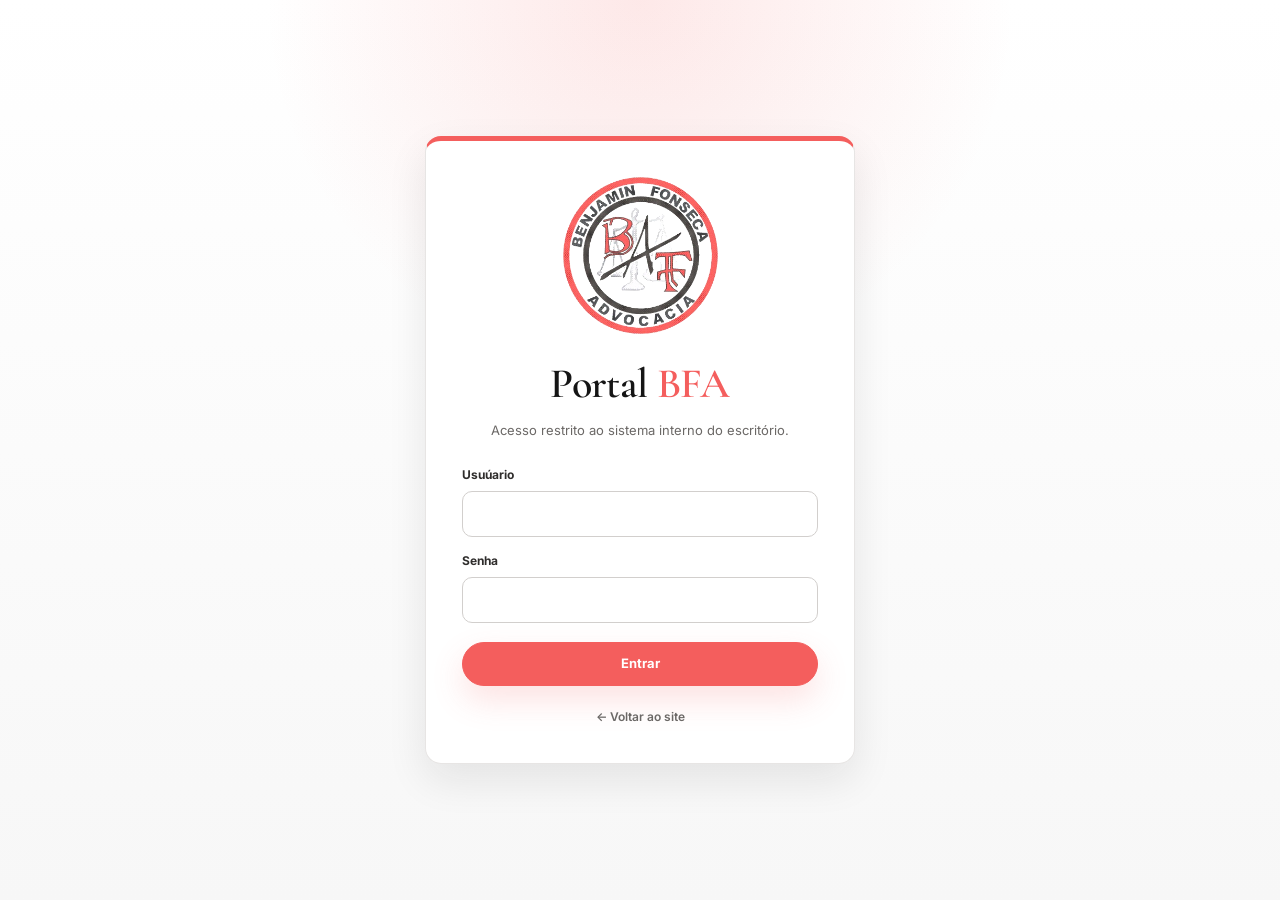
==== commit 1aaef9f0: "Update portal.html" ====
--- a/portal.html
+++ b/portal.html
@@ -19,7 +19,7 @@
 
         <form id="loginForm">
             <div class="field">
-                <label>Usu&#250;rio</label>
+                <label>Usu&#250;ario</label>
                 <input id="user" autocomplete="username" required>
             </div>
 
@@ -29,7 +29,7 @@
             </div>
 
             <div id="loginError" class="login-error">
-                Usu&#225;rio ou senha inv&#225;lidos.
+                Usu&#225;ario ou senha inv&#225;lidos.
             </div>
 
             <button class="btn primary" type="submit">
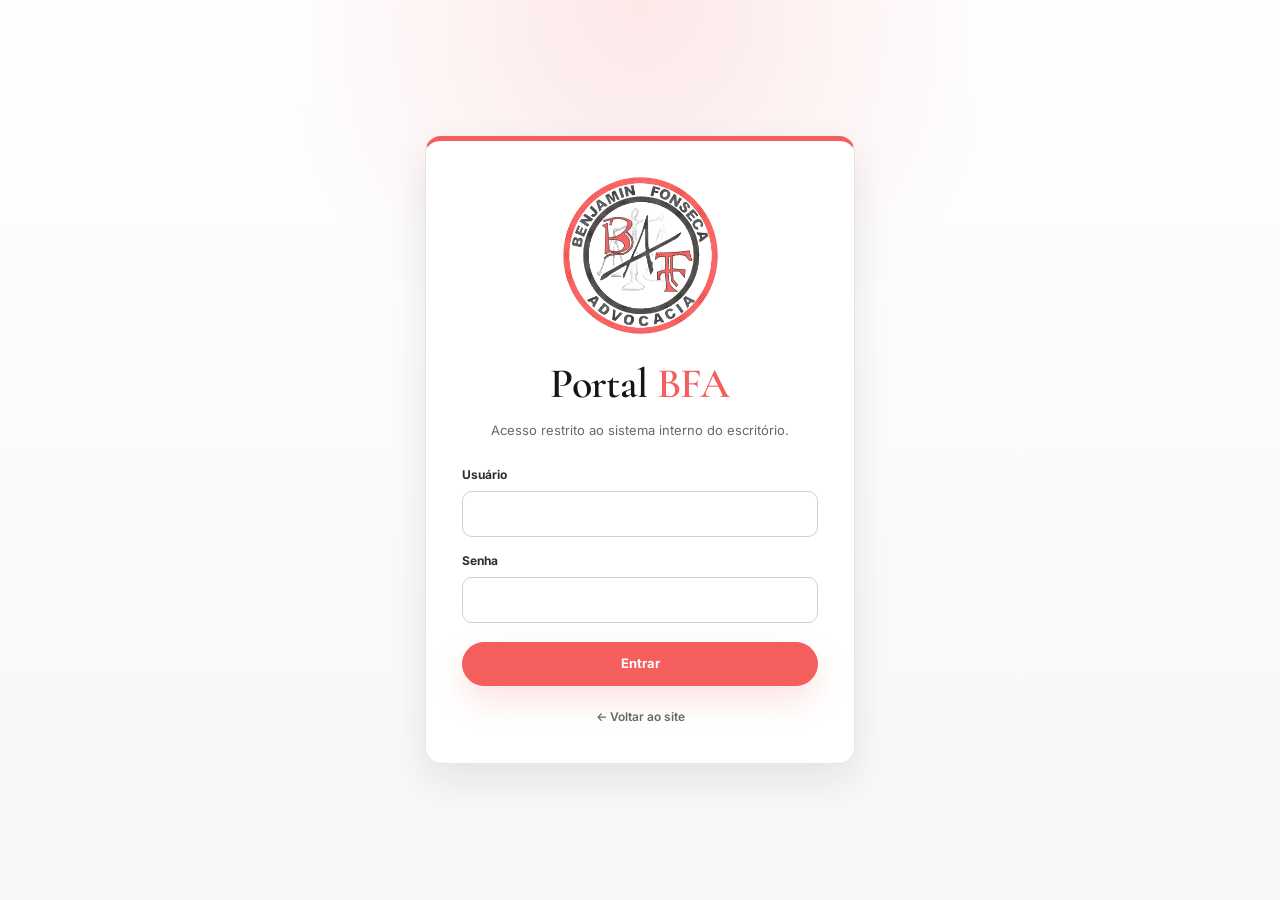
==== commit 6f0dc200: "Update portal.html" ====
--- a/portal.html
+++ b/portal.html
@@ -19,7 +19,7 @@
 
         <form id="loginForm">
             <div class="field">
-                <label>Usu&#250;ario</label>
+                <label>Usuário</label>
                 <input id="user" autocomplete="username" required>
             </div>
 
@@ -29,7 +29,7 @@
             </div>
 
             <div id="loginError" class="login-error">
-                Usu&#225;ario ou senha inv&#225;lidos.
+                Usuário ou senha inv&#225;lidos.
             </div>
 
             <button class="btn primary" type="submit">
